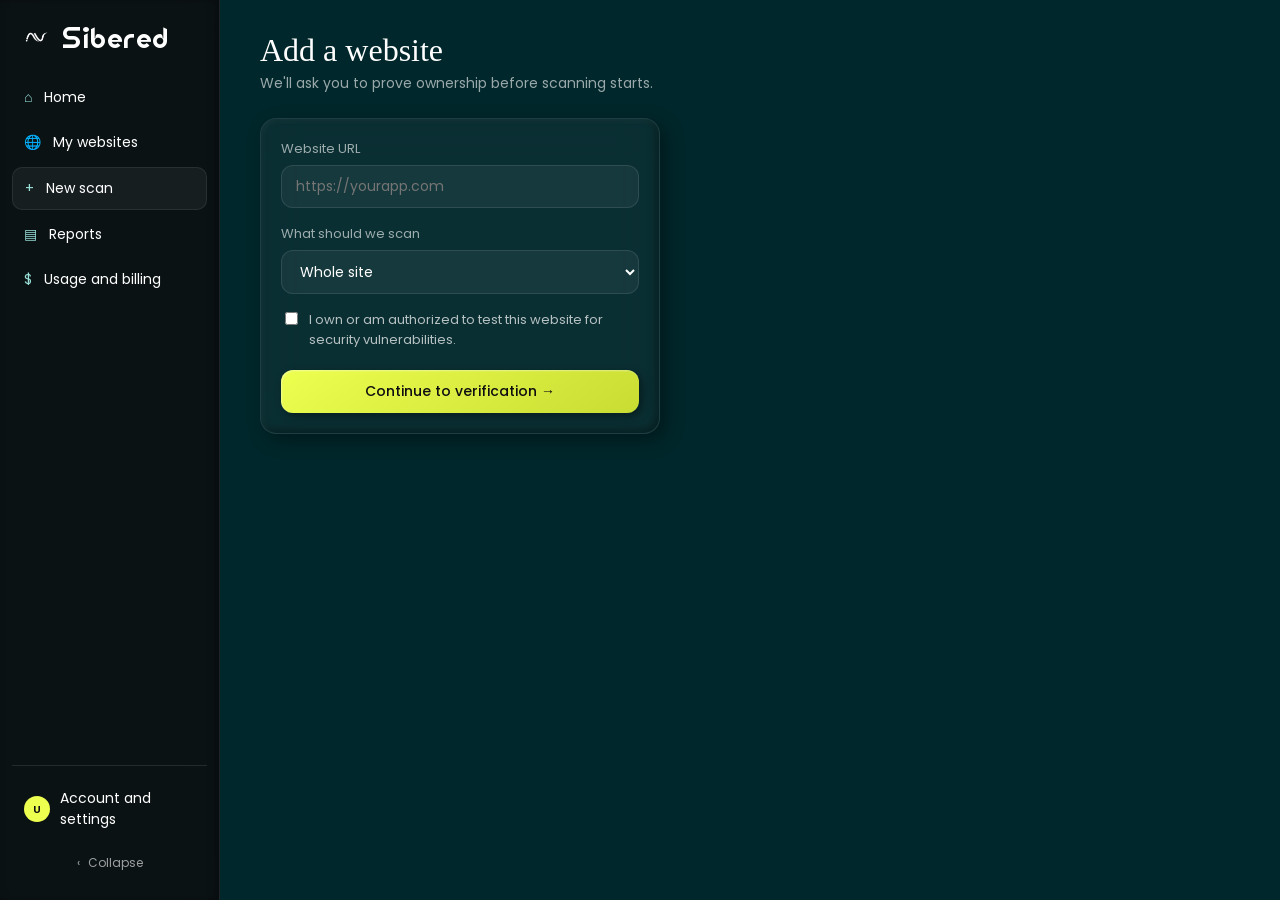
==== add-website.html @ 8d94bdd1 "Yup" ====
<!doctype html>
<html lang="en">
<head>
<meta charset="UTF-8">
<meta name="viewport" content="width=device-width, initial-scale=1.0">
<title>Sibered — Add website</title>
<link rel="preconnect" href="https://fonts.googleapis.com">
<link href="https://fonts.googleapis.com/css2?family=Poppins:wght@300;400;500;600;700&display=swap" rel="stylesheet">
<link rel="stylesheet" href="style.css">
</head>
<body>
<div class="app">
  <aside class="sidebar" id="sidebar">
    <div class="logo-row"><img src="logo.png" alt="Sibered"><span class="wordmark">Sibered</span></div>
    <nav class="nav">
      <a href="index.html"><span class="icon">⌂</span><span class="label">Home</span></a>
      <a href="websites.html"><span class="icon">🌐</span><span class="label">My websites</span></a>
      <a href="add-website.html" class="active"><span class="icon">+</span><span class="label">New scan</span></a>
      <a href="reports.html"><span class="icon">▤</span><span class="label">Reports</span></a>
      <a href="billing.html"><span class="icon">$</span><span class="label">Usage and billing</span></a>
    </nav>
    <div class="sidebar-bottom">
      <a href="settings.html" class="account-link"><div class="avatar">U</div><span class="label">Account and settings</span></a>
      <button class="collapse-btn" id="collapseBtn"><span>‹</span><span class="label">Collapse</span></button>
    </div>
  </aside>

  <main class="main" style="max-width:480px;">
    <h1>Add a website</h1>
    <p class="subtitle">We'll ask you to prove ownership before scanning starts.</p>

    <form class="card" id="addWebsiteForm">
      <label>Website URL</label>
      <input type="text" id="urlInput" placeholder="https://yourapp.com">

      <label>What should we scan</label>
      <select>
        <option>Whole site</option>
        <option>Specific pages</option>
        <option>API endpoints (Pro)</option>
      </select>

      <label class="checkbox-row">
        <input type="checkbox" id="agreeCheckbox" style="margin-top:2px;">
        I own or am authorized to test this website for security vulnerabilities.
      </label>

      <p class="error-text" id="errorText" style="display:none;"></p>

      <button type="submit" class="btn-primary" style="width:100%; justify-content:center;">
        Continue to verification →
      </button>
    </form>
  </main>
</div>
<script src="script.js"></script>
</body>
</html>
---- style.css ----
@font-face {
  font-family: 'Donato';
  src: url('donato-regular.ttf') format('truetype');
}

:root {
  --base: #00272B;
  --charcoal: #0E0E10;
  --plum: #32202F;
  --lime: #EDFF4F;
  --turquoise: #99E1D9;
}

* { box-sizing: border-box; }

html, body {
  margin: 0;
  padding: 0;
  background: var(--base);
  color: #FFFFFF;
  font-family: 'Poppins', sans-serif;
}

h1, h2 {
  font-family: 'Times New Roman', 'Times New Roman MT', serif;
  font-weight: 400;
  margin: 0;
}

a { color: inherit; text-decoration: none; }

.app {
  display: flex;
  min-height: 100vh;
}

/* ---------- Sidebar ---------- */
.sidebar {
  width: 220px;
  min-width: 220px;
  height: 100vh;
  position: sticky;
  top: 0;
  display: flex;
  flex-direction: column;
  background: rgba(14, 14, 16, 0.8);
  backdrop-filter: blur(18px);
  border-right: 1px solid rgba(255,255,255,0.08);
  box-shadow: inset -3px 0 8px rgba(0,0,0,0.3);
  transition: width 0.25s ease, min-width 0.25s ease;
  padding: 20px 12px;
}
.sidebar.collapsed { width: 76px; min-width: 76px; }

.logo-row {
  display: flex;
  align-items: center;
  gap: 10px;
  padding: 0 8px 24px;
}
.logo-row img { width: 32px; height: 32px; flex-shrink: 0; }
.logo-row .wordmark {
  font-family: 'Donato', sans-serif;
  font-size: 20px;
  letter-spacing: 0.5px;
  white-space: nowrap;
  overflow: hidden;
}
.sidebar.collapsed .wordmark { display: none; }

.nav { display: flex; flex-direction: column; gap: 4px; flex: 1; }
.nav a {
  display: flex;
  align-items: center;
  gap: 12px;
  padding: 10px 12px;
  border-radius: 10px;
  font-size: 14px;
  color: #fff;
}
.nav a:hover { background: rgba(255,255,255,0.05); }
.nav a.active {
  background: rgba(255,255,255,0.05);
  border: 1px solid rgba(255,255,255,0.08);
}
.nav a .icon { color: var(--turquoise); flex-shrink: 0; }
.sidebar.collapsed .nav a span.label { display: none; }

.sidebar-bottom {
  border-top: 1px solid rgba(255,255,255,0.1);
  padding-top: 12px;
  display: flex;
  flex-direction: column;
  gap: 6px;
}
.account-link {
  display: flex;
  align-items: center;
  gap: 10px;
  padding: 10px 12px;
  border-radius: 10px;
  font-size: 14px;
}
.account-link:hover { background: rgba(255,255,255,0.05); }
.avatar {
  width: 26px; height: 26px; border-radius: 50%;
  background: var(--lime); color: var(--charcoal);
  display: flex; align-items: center; justify-content: center;
  font-size: 11px; font-weight: 600; flex-shrink: 0;
}
.sidebar.collapsed .account-link span.label { display: none; }

.collapse-btn {
  display: flex; align-items: center; justify-content: center; gap: 8px;
  padding: 8px 12px; border-radius: 10px; font-size: 12px;
  color: rgba(255,255,255,0.6); background: none; border: none; cursor: pointer;
  width: 100%; font-family: inherit;
}
.collapse-btn:hover { color: #fff; background: rgba(255,255,255,0.05); }

/* ---------- Main content ---------- */
.main { flex: 1; padding: 32px 40px; max-width: 960px; }
.subtitle { color: rgba(255,255,255,0.6); font-size: 14px; margin: 4px 0 24px; }

/* ---------- Clay + glass surface ---------- */
.card {
  background: rgba(255,255,255,0.04);
  backdrop-filter: blur(18px);
  border: 1px solid rgba(255,255,255,0.08);
  border-radius: 16px;
  box-shadow:
    inset 2px 2px 6px rgba(255,255,255,0.05),
    inset -3px -3px 8px rgba(0,0,0,0.35),
    6px 6px 18px rgba(0,0,0,0.35);
  padding: 20px;
}

.btn-primary {
  background: linear-gradient(145deg, #EDFF4F, #c8dc32);
  color: var(--charcoal);
  border: none;
  border-radius: 12px;
  padding: 11px 18px;
  font-size: 14px;
  font-weight: 500;
  font-family: inherit;
  cursor: pointer;
  display: inline-flex;
  align-items: center;
  gap: 8px;
  box-shadow: 3px 3px 8px rgba(0,0,0,0.4), inset 1px 1px 2px rgba(255,255,255,0.4);
  transition: transform 0.15s ease;
}
.btn-primary:hover { transform: translateY(-1px); }
.btn-primary:active { transform: translateY(0); }
.btn-primary:disabled { opacity: 0.6; cursor: not-allowed; }

.btn-locked {
  background: rgba(255,255,255,0.05);
  color: rgba(255,255,255,0.4);
  border: none;
  border-radius: 12px;
  padding: 11px 18px;
  font-size: 14px;
  font-family: inherit;
  display: inline-flex;
  align-items: center;
  gap: 8px;
}

.grid-3 { display: grid; grid-template-columns: repeat(3, 1fr); gap: 16px; }

.stat-label { color: rgba(255,255,255,0.6); font-size: 13px; margin-bottom: 4px; }
.stat-value { font-size: 26px; font-weight: 600; }
.stat-value.danger { color: #f87171; }

.badge {
  font-size: 11px;
  padding: 3px 10px;
  border-radius: 8px;
  display: inline-block;
}
.badge.high { background: rgba(239,68,68,0.15); color: #fca5a5; }
.badge.low { background: rgba(153,225,217,0.15); color: var(--turquoise); }
.badge.medium { background: rgba(234,179,8,0.15); color: #fde047; }
.badge.unverified { background: rgba(255,255,255,0.1); color: rgba(255,255,255,0.6); }

label { font-size: 13px; color: rgba(255,255,255,0.6); display: block; margin-bottom: 6px; }
input[type="text"], select {
  width: 100%;
  background: rgba(255,255,255,0.05);
  border: 1px solid rgba(255,255,255,0.1);
  border-radius: 12px;
  padding: 10px 14px;
  font-size: 14px;
  color: #fff;
  font-family: inherit;
  margin-bottom: 16px;
}
input[type="text"]:focus, select:focus { outline: none; border-color: rgba(153,225,217,0.5); }

.checkbox-row {
  display: flex;
  align-items: flex-start;
  gap: 8px;
  font-size: 13px;
  color: rgba(255,255,255,0.7);
  margin-bottom: 20px;
}

.error-text { color: #f87171; font-size: 12px; margin: -8px 0 12px; }

.tabs { display: flex; gap: 6px; margin-bottom: 20px; }
.tab {
  font-size: 13px;
  padding: 6px 14px;
  border-radius: 8px;
  color: rgba(255,255,255,0.5);
  background: none;
  border: none;
  cursor: pointer;
  font-family: inherit;
}
.tab.active { background: rgba(255,255,255,0.1); color: #fff; font-weight: 500; }

.code-box {
  background: rgba(0,0,0,0.3);
  border-radius: 12px;
  padding: 10px 14px;
  display: flex;
  align-items: center;
  justify-content: space-between;
  margin-bottom: 20px;
  font-family: monospace;
  font-size: 12px;
  color: var(--turquoise);
}

.progress-track {
  height: 6px;
  background: rgba(255,255,255,0.1);
  border-radius: 4px;
  overflow: hidden;
}
.progress-fill {
  height: 100%;
  background: var(--lime);
  transition: width 0.6s ease;
}

.steps-row { display: flex; justify-content: space-between; margin-bottom: 20px; }
.step { flex: 1; text-align: center; }
.step-circle {
  width: 30px; height: 30px; border-radius: 50%;
  display: flex; align-items: center; justify-content: center;
  margin: 0 auto 6px;
  font-size: 13px;
  background: rgba(255,255,255,0.1);
  color: rgba(255,255,255,0.4);
}
.step-circle.done { background: var(--turquoise); color: var(--charcoal); }
.step-circle.active { background: var(--lime); color: var(--charcoal); }
.step-label { font-size: 11px; color: rgba(255,255,255,0.4); }
.step-label.on { color: #fff; }

.depth-options { display: flex; gap: 10px; margin-bottom: 20px; }
.depth-btn {
  flex: 1;
  background: rgba(255,255,255,0.05);
  border: 1px solid transparent;
  border-radius: 12px;
  padding: 12px;
  text-align: center;
  font-size: 13px;
  color: #fff;
  cursor: pointer;
  font-family: inherit;
}
.depth-btn.selected { border-color: rgba(153,225,217,0.5); background: rgba(255,255,255,0.1); font-weight: 500; }
.depth-btn.locked { color: rgba(255,255,255,0.3); cursor: not-allowed; }
.depth-time { font-size: 11px; color: rgba(255,255,255,0.4); margin-top: 2px; }

.locked-row {
  display: flex; justify-content: space-between; align-items: center;
  font-size: 13px; color: rgba(255,255,255,0.4);
  padding: 8px 0; border-bottom: 1px solid rgba(255,255,255,0.1);
}

.plan-card { position: relative; }
.plan-card.popular { border: 1px solid rgba(153,225,217,0.5); }
.popular-tag {
  position: absolute; top: -10px; left: 16px;
  background: var(--turquoise); color: var(--charcoal);
  font-size: 11px; padding: 2px 8px; border-radius: 8px; font-weight: 600;
}

.list-row {
  display: flex; justify-content: space-between; align-items: center;
  padding: 12px 16px; margin-bottom: 10px;
}
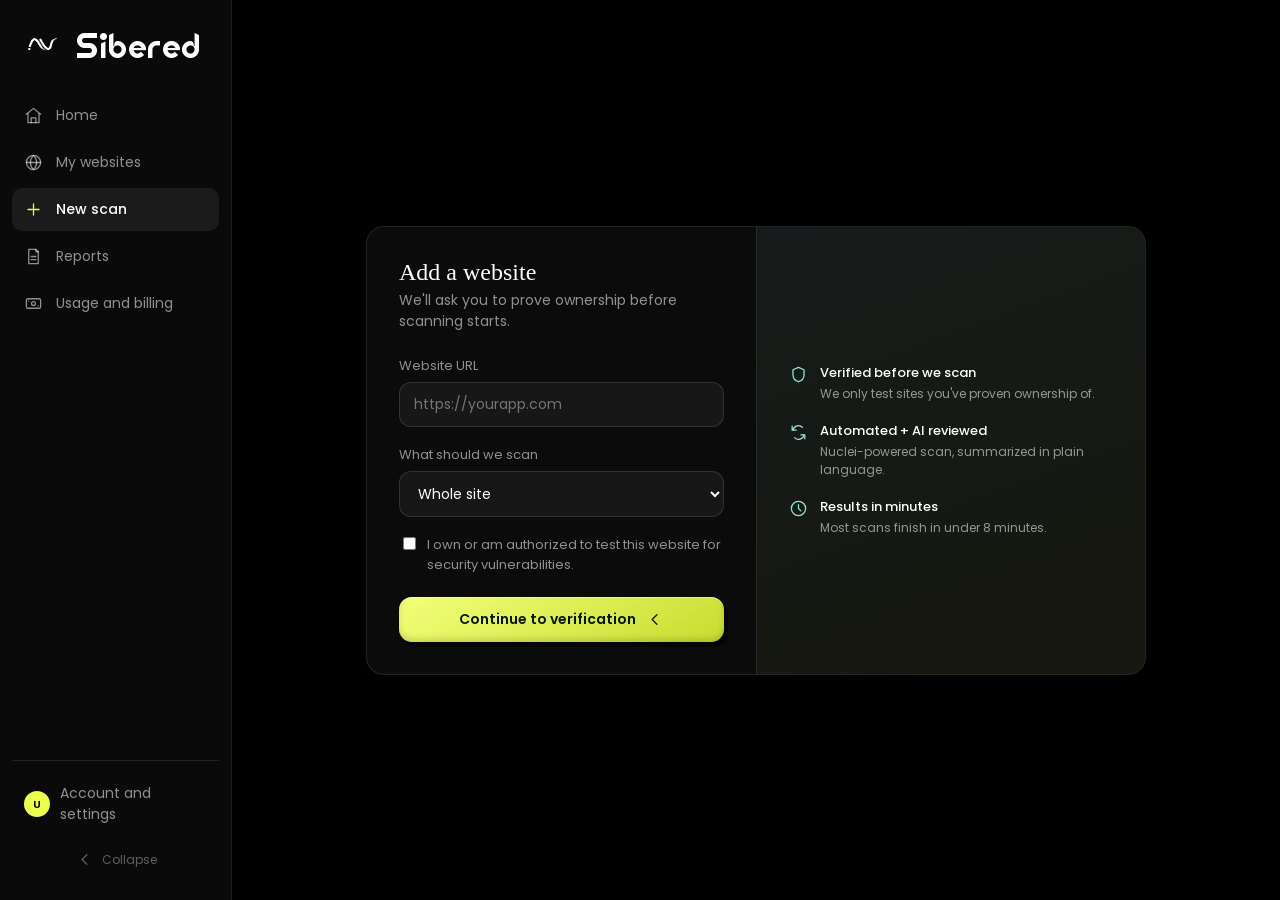
==== commit 6d0a48e1: "yuppy" ====
--- a/add-website.html
+++ b/add-website.html
@@ -13,44 +13,61 @@
   <aside class="sidebar" id="sidebar">
     <div class="logo-row"><img src="logo.png" alt="Sibered"><span class="wordmark">Sibered</span></div>
     <nav class="nav">
-      <a href="index.html"><span class="icon">⌂</span><span class="label">Home</span></a>
-      <a href="websites.html"><span class="icon">🌐</span><span class="label">My websites</span></a>
-      <a href="add-website.html" class="active"><span class="icon">+</span><span class="label">New scan</span></a>
-      <a href="reports.html"><span class="icon">▤</span><span class="label">Reports</span></a>
-      <a href="billing.html"><span class="icon">$</span><span class="label">Usage and billing</span></a>
+      <a href="index.html"><span class="icon"><svg viewBox="0 0 24 24" fill="none" stroke="currentColor" stroke-width="1.6" stroke-linecap="round" stroke-linejoin="round"><path d="M3 10.5L12 3l9 7.5"/><path d="M5 9.5V21h14V9.5"/><path d="M9 21v-6h6v6"/></svg></span><span class="label">Home</span></a>
+      <a href="websites.html"><span class="icon"><svg viewBox="0 0 24 24" fill="none" stroke="currentColor" stroke-width="1.6" stroke-linecap="round" stroke-linejoin="round"><circle cx="12" cy="12" r="9"/><path d="M3 12h18"/><path d="M12 3c2.5 2.5 4 6 4 9s-1.5 6.5-4 9c-2.5-2.5-4-6-4-9s1.5-6.5 4-9z"/></svg></span><span class="label">My websites</span></a>
+      <a href="add-website.html" class="active"><span class="icon"><svg viewBox="0 0 24 24" fill="none" stroke="currentColor" stroke-width="1.6" stroke-linecap="round" stroke-linejoin="round"><path d="M12 5v14M5 12h14"/></svg></span><span class="label">New scan</span></a>
+      <a href="reports.html"><span class="icon"><svg viewBox="0 0 24 24" fill="none" stroke="currentColor" stroke-width="1.6" stroke-linecap="round" stroke-linejoin="round"><path d="M6 3h9l3 3v15H6z"/><path d="M15 3v3h3"/><path d="M9 12h6M9 16h6"/></svg></span><span class="label">Reports</span></a>
+      <a href="billing.html"><span class="icon"><svg viewBox="0 0 24 24" fill="none" stroke="currentColor" stroke-width="1.6" stroke-linecap="round" stroke-linejoin="round"><rect x="3" y="6" width="18" height="12" rx="2"/><circle cx="12" cy="12" r="2.5"/><path d="M6 9h.01M18 15h.01"/></svg></span><span class="label">Usage and billing</span></a>
     </nav>
     <div class="sidebar-bottom">
       <a href="settings.html" class="account-link"><div class="avatar">U</div><span class="label">Account and settings</span></a>
-      <button class="collapse-btn" id="collapseBtn"><span>‹</span><span class="label">Collapse</span></button>
+      <button class="collapse-btn" id="collapseBtn"><span class="icon"><svg viewBox="0 0 24 24" fill="none" stroke="currentColor" stroke-width="1.6" stroke-linecap="round" stroke-linejoin="round"><path d="M15 6l-6 6 6 6"/></svg></span><span class="label">Collapse</span></button>
     </div>
   </aside>
+  <main class="main" style="display:flex; align-items:center; justify-content:center; min-height:calc(100vh - 72px);">
+    <div class="card split-card">
+      <div class="split-left">
+        <h1 style="font-size:24px;">Add a website</h1>
+        <p class="subtitle">We'll ask you to prove ownership before scanning starts.</p>
 
-  <main class="main" style="max-width:480px;">
-    <h1>Add a website</h1>
-    <p class="subtitle">We'll ask you to prove ownership before scanning starts.</p>
+        <form id="addWebsiteForm">
+          <label>Website URL</label>
+          <input type="text" id="urlInput" placeholder="https://yourapp.com">
 
-    <form class="card" id="addWebsiteForm">
-      <label>Website URL</label>
-      <input type="text" id="urlInput" placeholder="https://yourapp.com">
+          <label>What should we scan</label>
+          <select>
+            <option>Whole site</option>
+            <option>Specific pages</option>
+            <option>API endpoints (Pro)</option>
+          </select>
 
-      <label>What should we scan</label>
-      <select>
-        <option>Whole site</option>
-        <option>Specific pages</option>
-        <option>API endpoints (Pro)</option>
-      </select>
+          <label class="checkbox-row">
+            <input type="checkbox" id="agreeCheckbox" style="margin-top:2px;">
+            I own or am authorized to test this website for security vulnerabilities.
+          </label>
 
-      <label class="checkbox-row">
-        <input type="checkbox" id="agreeCheckbox" style="margin-top:2px;">
-        I own or am authorized to test this website for security vulnerabilities.
-      </label>
+          <p class="error-text" id="errorText" style="display:none;"></p>
 
-      <p class="error-text" id="errorText" style="display:none;"></p>
-
-      <button type="submit" class="btn-primary" style="width:100%; justify-content:center;">
-        Continue to verification →
-      </button>
-    </form>
+          <button type="submit" class="btn-primary" style="width:100%; justify-content:center;">
+            Continue to verification <span class="icon"><svg viewBox="0 0 24 24" fill="none" stroke="currentColor" stroke-width="1.6" stroke-linecap="round" stroke-linejoin="round"><path d="M15 6l-6 6 6 6"/></svg></span>
+          </button>
+        </form>
+      </div>
+      <div class="split-right">
+        <div class="feature-row">
+          <span class="icon"><svg viewBox="0 0 24 24" fill="none" stroke="currentColor" stroke-width="1.6" stroke-linecap="round" stroke-linejoin="round"><path d="M12 3l7 3v6c0 4.5-3 8-7 9-4-1-7-4.5-7-9V6l7-3z"/></svg></span>
+          <div><div class="ftitle">Verified before we scan</div><div class="fdesc">We only test sites you've proven ownership of.</div></div>
+        </div>
+        <div class="feature-row">
+          <span class="icon"><svg viewBox="0 0 24 24" fill="none" stroke="currentColor" stroke-width="1.6" stroke-linecap="round" stroke-linejoin="round"><path d="M4 4v5h5"/><path d="M20 20v-5h-5"/><path d="M5 9a7 7 0 0112-3.5M19 15a7 7 0 01-12 3.5"/></svg></span>
+          <div><div class="ftitle">Automated + AI reviewed</div><div class="fdesc">Nuclei-powered scan, summarized in plain language.</div></div>
+        </div>
+        <div class="feature-row">
+          <span class="icon"><svg viewBox="0 0 24 24" fill="none" stroke="currentColor" stroke-width="1.6" stroke-linecap="round" stroke-linejoin="round"><circle cx="12" cy="12" r="9"/><path d="M12 7v5l3 3"/></svg></span>
+          <div><div class="ftitle">Results in minutes</div><div class="fdesc">Most scans finish in under 8 minutes.</div></div>
+        </div>
+      </div>
+    </div>
   </main>
 </div>
 <script src="script.js"></script>
--- a/style.css
+++ b/style.css
@@ -4,11 +4,13 @@
 }
 
 :root {
-  --base: #00272B;
-  --charcoal: #0E0E10;
-  --plum: #32202F;
+  --bg: #000000;
+  --panel: #0A0A0A;
   --lime: #EDFF4F;
   --turquoise: #99E1D9;
+  --white: #FFFFFF;
+  --muted: rgba(255,255,255,0.55);
+  --faint: rgba(255,255,255,0.35);
 }
 
 * { box-sizing: border-box; }
@@ -16,8 +18,8 @@
 html, body {
   margin: 0;
   padding: 0;
-  background: var(--base);
-  color: #FFFFFF;
+  background: var(--bg);
+  color: var(--white);
   font-family: 'Poppins', sans-serif;
 }
 
@@ -29,39 +31,42 @@
 
 a { color: inherit; text-decoration: none; }
 
-.app {
-  display: flex;
-  min-height: 100vh;
+.app { display: flex; min-height: 100vh; }
+
+/* ---------- Icons ---------- */
+.icon svg {
+  width: 19px; height: 19px;
+  stroke: currentColor; fill: none;
+  stroke-width: 1.6; stroke-linecap: round; stroke-linejoin: round;
+  display: block;
 }
 
 /* ---------- Sidebar ---------- */
 .sidebar {
-  width: 220px;
-  min-width: 220px;
+  width: 232px;
+  min-width: 232px;
   height: 100vh;
   position: sticky;
   top: 0;
   display: flex;
   flex-direction: column;
-  background: rgba(14, 14, 16, 0.8);
-  backdrop-filter: blur(18px);
+  background: var(--panel);
   border-right: 1px solid rgba(255,255,255,0.08);
-  box-shadow: inset -3px 0 8px rgba(0,0,0,0.3);
   transition: width 0.25s ease, min-width 0.25s ease;
-  padding: 20px 12px;
-}
-.sidebar.collapsed { width: 76px; min-width: 76px; }
+  padding: 22px 12px;
+}
+.sidebar.collapsed { width: 84px; min-width: 84px; }
 
 .logo-row {
   display: flex;
   align-items: center;
-  gap: 10px;
-  padding: 0 8px 24px;
-}
-.logo-row img { width: 32px; height: 32px; flex-shrink: 0; }
+  gap: 12px;
+  padding: 0 8px 28px;
+}
+.logo-row img { width: 44px; height: 44px; flex-shrink: 0; object-fit: contain; }
 .logo-row .wordmark {
   font-family: 'Donato', sans-serif;
-  font-size: 20px;
+  font-size: 24px;
   letter-spacing: 0.5px;
   white-space: nowrap;
   overflow: hidden;
@@ -72,18 +77,20 @@
 .nav a {
   display: flex;
   align-items: center;
-  gap: 12px;
-  padding: 10px 12px;
+  gap: 13px;
+  padding: 11px 12px;
   border-radius: 10px;
   font-size: 14px;
+  color: var(--muted);
+}
+.nav a:hover { background: rgba(255,255,255,0.05); color: #fff; }
+.nav a.active {
+  background: rgba(255,255,255,0.07);
   color: #fff;
-}
-.nav a:hover { background: rgba(255,255,255,0.05); }
-.nav a.active {
-  background: rgba(255,255,255,0.05);
-  border: 1px solid rgba(255,255,255,0.08);
-}
-.nav a .icon { color: var(--turquoise); flex-shrink: 0; }
+  font-weight: 500;
+}
+.nav a.active .icon { color: var(--lime); }
+.sidebar.collapsed .nav a { justify-content: center; }
 .sidebar.collapsed .nav a span.label { display: none; }
 
 .sidebar-bottom {
@@ -100,122 +107,190 @@
   padding: 10px 12px;
   border-radius: 10px;
   font-size: 14px;
-}
-.account-link:hover { background: rgba(255,255,255,0.05); }
+  color: var(--muted);
+}
+.account-link:hover { background: rgba(255,255,255,0.05); color: #fff; }
 .avatar {
   width: 26px; height: 26px; border-radius: 50%;
-  background: var(--lime); color: var(--charcoal);
+  background: var(--lime); color: #000;
   display: flex; align-items: center; justify-content: center;
   font-size: 11px; font-weight: 600; flex-shrink: 0;
 }
+.sidebar.collapsed .account-link { justify-content: center; }
 .sidebar.collapsed .account-link span.label { display: none; }
 
 .collapse-btn {
   display: flex; align-items: center; justify-content: center; gap: 8px;
-  padding: 8px 12px; border-radius: 10px; font-size: 12px;
-  color: rgba(255,255,255,0.6); background: none; border: none; cursor: pointer;
+  padding: 9px 12px; border-radius: 10px; font-size: 12px;
+  color: var(--faint); background: none; border: none; cursor: pointer;
   width: 100%; font-family: inherit;
 }
 .collapse-btn:hover { color: #fff; background: rgba(255,255,255,0.05); }
+.sidebar.collapsed .collapse-btn .icon { transform: rotate(180deg); }
 
 /* ---------- Main content ---------- */
-.main { flex: 1; padding: 32px 40px; max-width: 960px; }
-.subtitle { color: rgba(255,255,255,0.6); font-size: 14px; margin: 4px 0 24px; }
-
-/* ---------- Clay + glass surface ---------- */
+.main { flex: 1; padding: 36px 44px; }
+.subtitle { color: var(--muted); font-size: 14px; margin: 4px 0 24px; }
+.centered { display: flex; align-items: center; justify-content: center; min-height: calc(100vh - 72px); }
+
+/* ---------- Glass card ---------- */
 .card {
-  background: rgba(255,255,255,0.04);
-  backdrop-filter: blur(18px);
-  border: 1px solid rgba(255,255,255,0.08);
-  border-radius: 16px;
-  box-shadow:
-    inset 2px 2px 6px rgba(255,255,255,0.05),
-    inset -3px -3px 8px rgba(0,0,0,0.35),
-    6px 6px 18px rgba(0,0,0,0.35);
-  padding: 20px;
-}
-
+  background: rgba(255,255,255,0.045);
+  backdrop-filter: blur(24px);
+  -webkit-backdrop-filter: blur(24px);
+  border: 1px solid rgba(255,255,255,0.1);
+  border-radius: 18px;
+  box-shadow: 0 10px 40px rgba(0,0,0,0.45);
+  padding: 22px;
+}
+
+/* ---------- Clay buttons (clay style lives ONLY here) ---------- */
 .btn-primary {
-  background: linear-gradient(145deg, #EDFF4F, #c8dc32);
-  color: var(--charcoal);
+  background: linear-gradient(150deg, #F3FF7A, #C7DC2E);
+  color: #06170a;
   border: none;
-  border-radius: 12px;
-  padding: 11px 18px;
-  font-size: 14px;
-  font-weight: 500;
+  border-radius: 13px;
+  padding: 12px 20px;
+  font-size: 14px;
+  font-weight: 600;
   font-family: inherit;
   cursor: pointer;
   display: inline-flex;
   align-items: center;
-  gap: 8px;
-  box-shadow: 3px 3px 8px rgba(0,0,0,0.4), inset 1px 1px 2px rgba(255,255,255,0.4);
-  transition: transform 0.15s ease;
-}
-.btn-primary:hover { transform: translateY(-1px); }
-.btn-primary:active { transform: translateY(0); }
-.btn-primary:disabled { opacity: 0.6; cursor: not-allowed; }
+  gap: 9px;
+  box-shadow:
+    4px 5px 0 rgba(0,0,0,0.5),
+    inset 0 1px 0 rgba(255,255,255,0.5),
+    inset 0 -3px 6px rgba(0,0,0,0.15);
+  transition: transform 0.12s ease, box-shadow 0.12s ease;
+}
+.btn-primary:hover { transform: translateY(-2px); box-shadow: 5px 7px 0 rgba(0,0,0,0.5), inset 0 1px 0 rgba(255,255,255,0.5); }
+.btn-primary:active { transform: translateY(0); box-shadow: 2px 2px 0 rgba(0,0,0,0.5); }
+.btn-primary:disabled { opacity: 0.55; cursor: not-allowed; transform: none; }
+
+.btn-secondary {
+  background: linear-gradient(150deg, #1a1a1a, #060606);
+  color: #fff;
+  border: 1px solid rgba(255,255,255,0.12);
+  border-radius: 13px;
+  padding: 12px 20px;
+  font-size: 14px;
+  font-weight: 500;
+  font-family: inherit;
+  cursor: pointer;
+  display: inline-flex;
+  align-items: center;
+  gap: 9px;
+  box-shadow: 4px 5px 0 rgba(0,0,0,0.4), inset 0 1px 0 rgba(255,255,255,0.06);
+  transition: transform 0.12s ease;
+}
+.btn-secondary:hover { transform: translateY(-2px); }
 
 .btn-locked {
-  background: rgba(255,255,255,0.05);
-  color: rgba(255,255,255,0.4);
-  border: none;
-  border-radius: 12px;
-  padding: 11px 18px;
+  background: #0d0d0d;
+  color: var(--faint);
+  border: 1px solid rgba(255,255,255,0.07);
+  border-radius: 13px;
+  padding: 12px 20px;
   font-size: 14px;
   font-family: inherit;
   display: inline-flex;
   align-items: center;
-  gap: 8px;
+  gap: 9px;
 }
 
 .grid-3 { display: grid; grid-template-columns: repeat(3, 1fr); gap: 16px; }
 
-.stat-label { color: rgba(255,255,255,0.6); font-size: 13px; margin-bottom: 4px; }
-.stat-value { font-size: 26px; font-weight: 600; }
-.stat-value.danger { color: #f87171; }
+.stat-label { color: var(--muted); font-size: 13px; margin-bottom: 4px; }
+.stat-value { font-size: 27px; font-weight: 600; }
+.stat-value.danger { color: #ff6b6b; }
+.stat-value.accent { color: var(--turquoise); }
 
 .badge {
   font-size: 11px;
-  padding: 3px 10px;
+  padding: 4px 11px;
   border-radius: 8px;
-  display: inline-block;
-}
-.badge.high { background: rgba(239,68,68,0.15); color: #fca5a5; }
+  display: inline-flex;
+  align-items: center;
+  gap: 5px;
+  font-weight: 500;
+}
+.badge.high { background: rgba(255,107,107,0.15); color: #ff9b9b; }
 .badge.low { background: rgba(153,225,217,0.15); color: var(--turquoise); }
-.badge.medium { background: rgba(234,179,8,0.15); color: #fde047; }
-.badge.unverified { background: rgba(255,255,255,0.1); color: rgba(255,255,255,0.6); }
-
-label { font-size: 13px; color: rgba(255,255,255,0.6); display: block; margin-bottom: 6px; }
+.badge.medium { background: rgba(253,224,71,0.15); color: #fde047; }
+.badge.unverified { background: rgba(255,255,255,0.08); color: var(--muted); }
+
+/* ---------- CTA banner ---------- */
+.cta-banner {
+  background: linear-gradient(120deg, rgba(237,255,79,0.08), rgba(153,225,217,0.05));
+  border: 1px solid rgba(237,255,79,0.18);
+  border-radius: 20px;
+  padding: 26px 28px;
+  display: flex;
+  justify-content: space-between;
+  align-items: center;
+  margin-bottom: 28px;
+}
+.cta-banner .icon svg { width: 26px; height: 26px; color: var(--lime); }
+
+/* ---------- Forms ---------- */
+label { font-size: 13px; color: var(--muted); display: block; margin-bottom: 6px; }
 input[type="text"], select {
   width: 100%;
   background: rgba(255,255,255,0.05);
-  border: 1px solid rgba(255,255,255,0.1);
+  border: 1px solid rgba(255,255,255,0.12);
   border-radius: 12px;
-  padding: 10px 14px;
+  padding: 11px 14px;
   font-size: 14px;
   color: #fff;
   font-family: inherit;
-  margin-bottom: 16px;
-}
-input[type="text"]:focus, select:focus { outline: none; border-color: rgba(153,225,217,0.5); }
+  margin-bottom: 18px;
+}
+input[type="text"]:focus, select:focus { outline: none; border-color: rgba(153,225,217,0.6); }
 
 .checkbox-row {
   display: flex;
   align-items: flex-start;
   gap: 8px;
   font-size: 13px;
-  color: rgba(255,255,255,0.7);
-  margin-bottom: 20px;
-}
-
-.error-text { color: #f87171; font-size: 12px; margin: -8px 0 12px; }
-
+  color: var(--muted);
+  margin-bottom: 22px;
+}
+
+.error-text { color: #ff6b6b; font-size: 12px; margin: -10px 0 14px; }
+
+/* ---------- Two-column feature layout (add website) ---------- */
+.split-card {
+  display: grid;
+  grid-template-columns: 1fr 1fr;
+  gap: 0;
+  overflow: hidden;
+  max-width: 780px;
+  width: 100%;
+  padding: 0 !important;
+}
+.split-left { padding: 32px; }
+.split-right {
+  background: linear-gradient(160deg, rgba(153,225,217,0.08), rgba(237,255,79,0.05));
+  border-left: 1px solid rgba(255,255,255,0.08);
+  padding: 32px;
+  display: flex;
+  flex-direction: column;
+  justify-content: center;
+  gap: 18px;
+}
+.feature-row { display: flex; gap: 12px; align-items: flex-start; }
+.feature-row .icon { color: var(--turquoise); margin-top: 2px; flex-shrink: 0; }
+.feature-row .ftitle { font-size: 13px; font-weight: 500; margin-bottom: 2px; }
+.feature-row .fdesc { font-size: 12px; color: var(--muted); }
+
+/* ---------- Tabs / code box ---------- */
 .tabs { display: flex; gap: 6px; margin-bottom: 20px; }
 .tab {
   font-size: 13px;
-  padding: 6px 14px;
-  border-radius: 8px;
-  color: rgba(255,255,255,0.5);
+  padding: 7px 14px;
+  border-radius: 9px;
+  color: var(--muted);
   background: none;
   border: none;
   cursor: pointer;
@@ -224,9 +299,10 @@
 .tab.active { background: rgba(255,255,255,0.1); color: #fff; font-weight: 500; }
 
 .code-box {
-  background: rgba(0,0,0,0.3);
+  background: #000;
+  border: 1px solid rgba(255,255,255,0.08);
   border-radius: 12px;
-  padding: 10px 14px;
+  padding: 12px 14px;
   display: flex;
   align-items: center;
   justify-content: space-between;
@@ -234,67 +310,66 @@
   font-family: monospace;
   font-size: 12px;
   color: var(--turquoise);
-}
-
-.progress-track {
-  height: 6px;
-  background: rgba(255,255,255,0.1);
-  border-radius: 4px;
-  overflow: hidden;
-}
-.progress-fill {
-  height: 100%;
-  background: var(--lime);
-  transition: width 0.6s ease;
-}
-
-.steps-row { display: flex; justify-content: space-between; margin-bottom: 20px; }
+  gap: 10px;
+}
+
+/* ---------- Progress / steps ---------- */
+.progress-track { height: 6px; background: rgba(255,255,255,0.1); border-radius: 4px; overflow: hidden; }
+.progress-fill { height: 100%; background: var(--lime); transition: width 0.6s ease; }
+
+.steps-row { display: flex; justify-content: space-between; margin-bottom: 22px; }
 .step { flex: 1; text-align: center; }
 .step-circle {
-  width: 30px; height: 30px; border-radius: 50%;
+  width: 32px; height: 32px; border-radius: 50%;
   display: flex; align-items: center; justify-content: center;
-  margin: 0 auto 6px;
+  margin: 0 auto 7px;
   font-size: 13px;
-  background: rgba(255,255,255,0.1);
-  color: rgba(255,255,255,0.4);
-}
-.step-circle.done { background: var(--turquoise); color: var(--charcoal); }
-.step-circle.active { background: var(--lime); color: var(--charcoal); }
-.step-label { font-size: 11px; color: rgba(255,255,255,0.4); }
+  background: rgba(255,255,255,0.08);
+  color: var(--faint);
+}
+.step-circle.done { background: var(--turquoise); color: #000; }
+.step-circle.active { background: var(--lime); color: #000; }
+.step-label { font-size: 11px; color: var(--faint); }
 .step-label.on { color: #fff; }
 
 .depth-options { display: flex; gap: 10px; margin-bottom: 20px; }
 .depth-btn {
   flex: 1;
-  background: rgba(255,255,255,0.05);
-  border: 1px solid transparent;
-  border-radius: 12px;
-  padding: 12px;
+  background: rgba(255,255,255,0.04);
+  border: 1px solid rgba(255,255,255,0.08);
+  border-radius: 13px;
+  padding: 14px 10px;
   text-align: center;
   font-size: 13px;
   color: #fff;
   cursor: pointer;
   font-family: inherit;
 }
-.depth-btn.selected { border-color: rgba(153,225,217,0.5); background: rgba(255,255,255,0.1); font-weight: 500; }
-.depth-btn.locked { color: rgba(255,255,255,0.3); cursor: not-allowed; }
-.depth-time { font-size: 11px; color: rgba(255,255,255,0.4); margin-top: 2px; }
+.depth-btn.selected { border-color: rgba(153,225,217,0.6); background: rgba(153,225,217,0.08); font-weight: 500; }
+.depth-btn.locked { color: var(--faint); cursor: not-allowed; }
+.depth-time { font-size: 11px; color: var(--faint); margin-top: 3px; }
 
 .locked-row {
   display: flex; justify-content: space-between; align-items: center;
-  font-size: 13px; color: rgba(255,255,255,0.4);
-  padding: 8px 0; border-bottom: 1px solid rgba(255,255,255,0.1);
-}
-
+  font-size: 13px; color: var(--faint);
+  padding: 10px 0; border-bottom: 1px solid rgba(255,255,255,0.08);
+}
+.locked-row .icon svg { width: 15px; height: 15px; }
+
+/* ---------- Plans ---------- */
 .plan-card { position: relative; }
 .plan-card.popular { border: 1px solid rgba(153,225,217,0.5); }
 .popular-tag {
-  position: absolute; top: -10px; left: 16px;
-  background: var(--turquoise); color: var(--charcoal);
-  font-size: 11px; padding: 2px 8px; border-radius: 8px; font-weight: 600;
-}
+  position: absolute; top: -11px; left: 16px;
+  background: var(--turquoise); color: #000;
+  font-size: 11px; padding: 3px 9px; border-radius: 8px; font-weight: 600;
+}
+.plan-feature { display: flex; align-items: center; gap: 7px; font-size: 12px; color: var(--muted); margin-top: 6px; }
+.plan-feature .icon svg { width: 13px; height: 13px; color: var(--turquoise); }
 
 .list-row {
   display: flex; justify-content: space-between; align-items: center;
-  padding: 12px 16px; margin-bottom: 10px;
-}
+  padding: 15px 18px; margin-bottom: 10px;
+}
+.list-row:hover { background: rgba(255,255,255,0.03); }
+.list-row .icon svg { color: var(--turquoise); width: 20px; height: 20px; }
